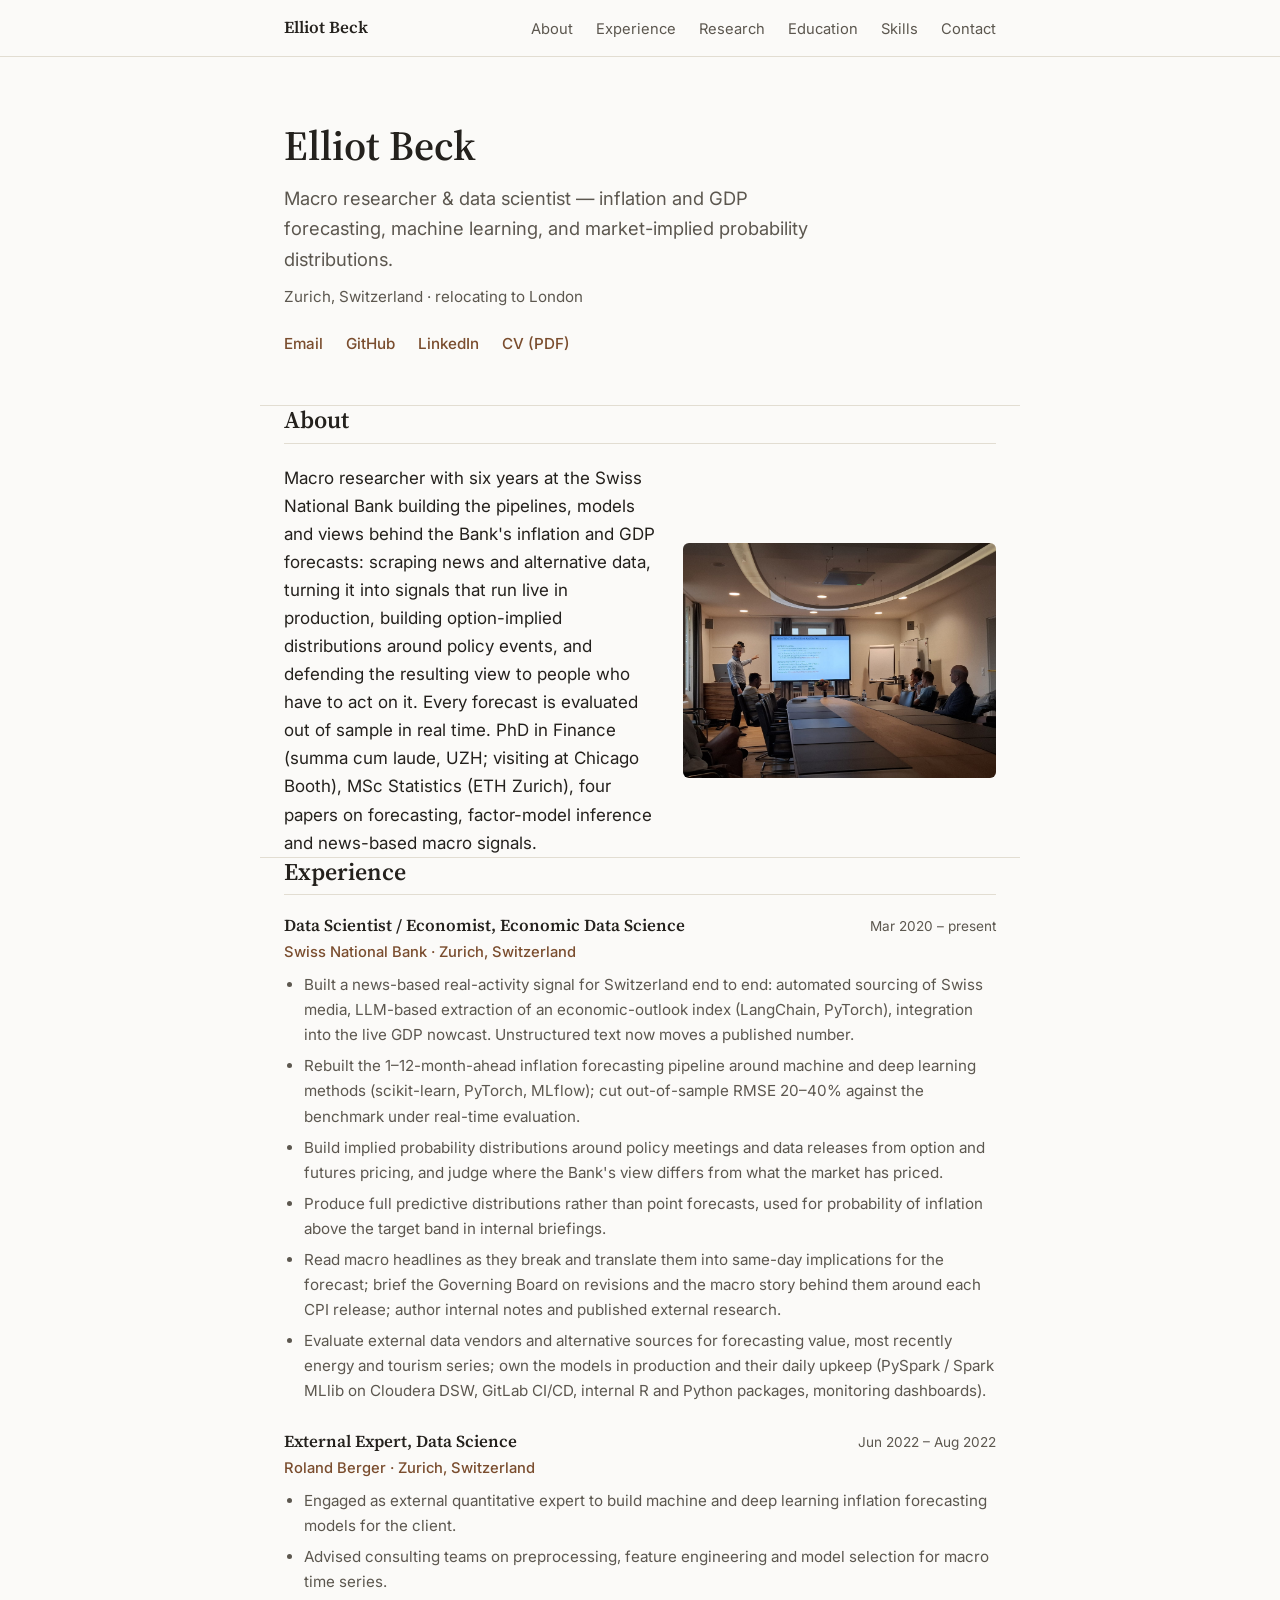
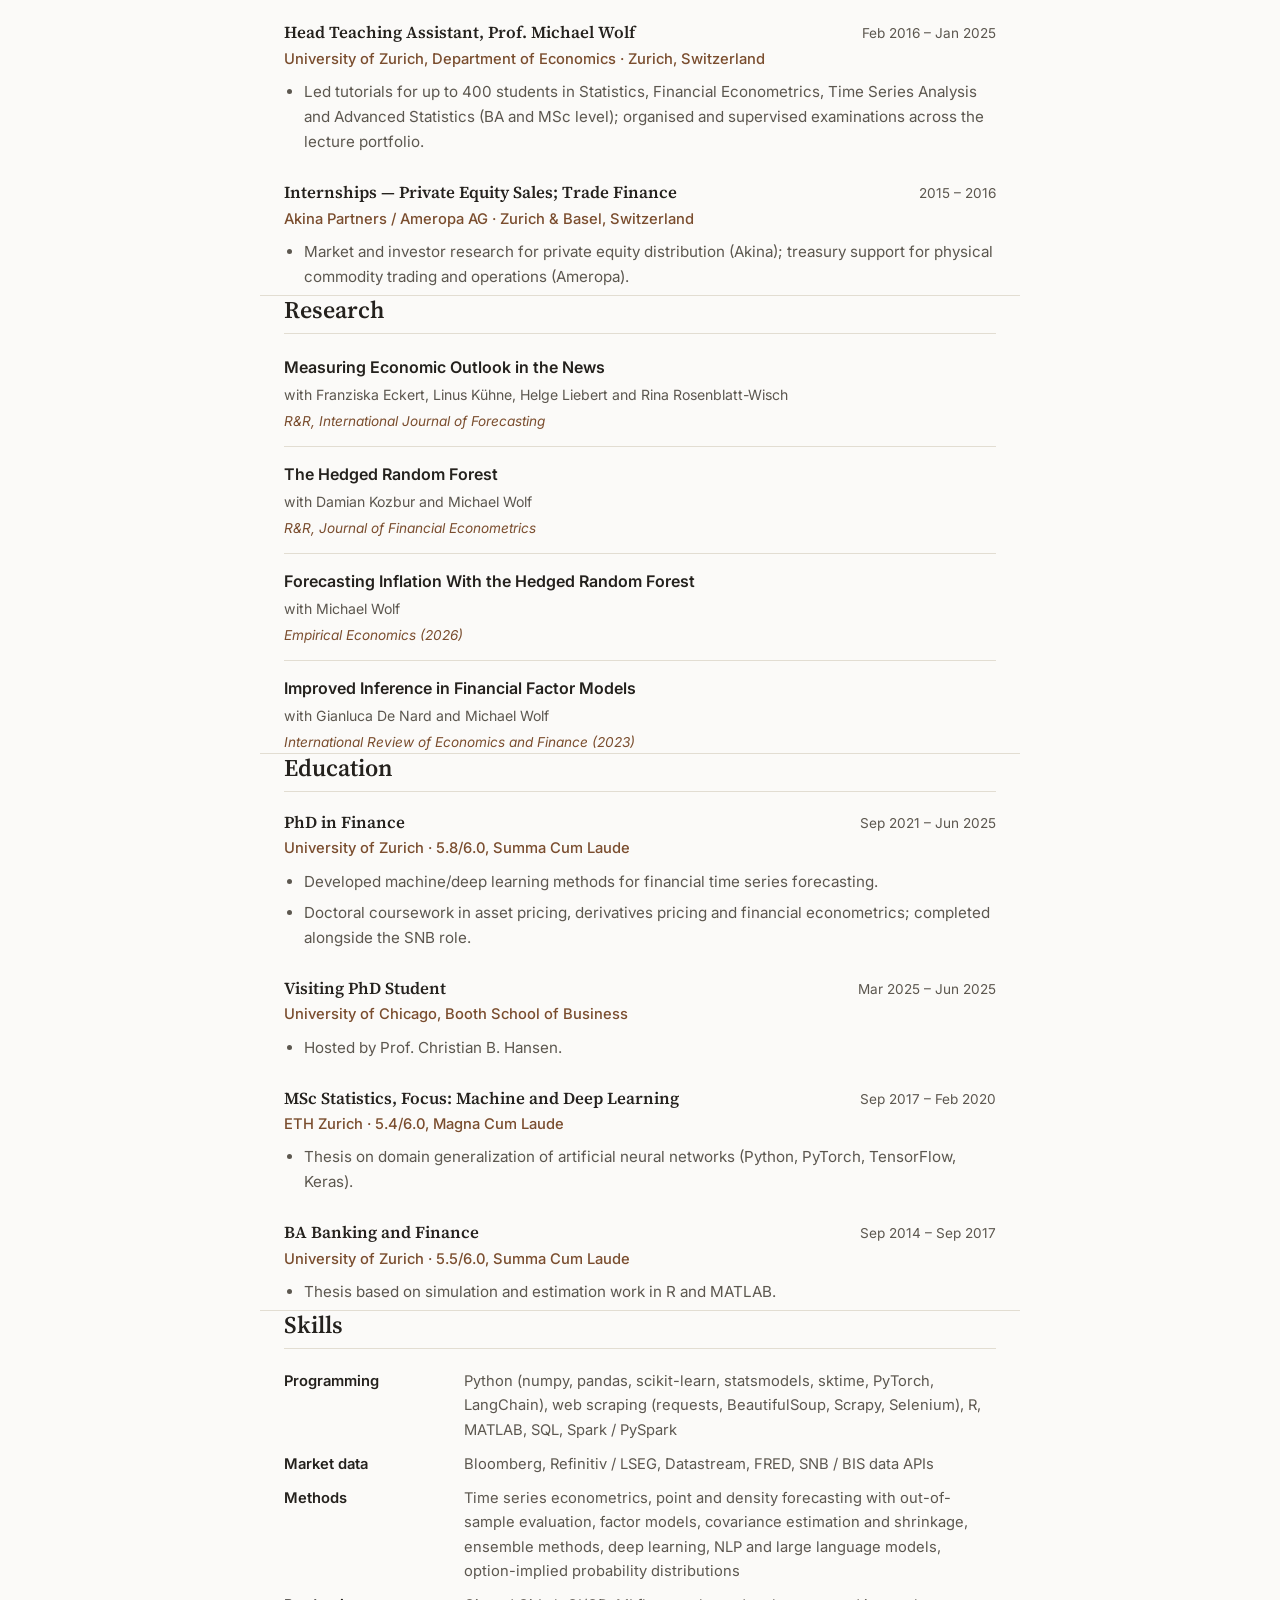
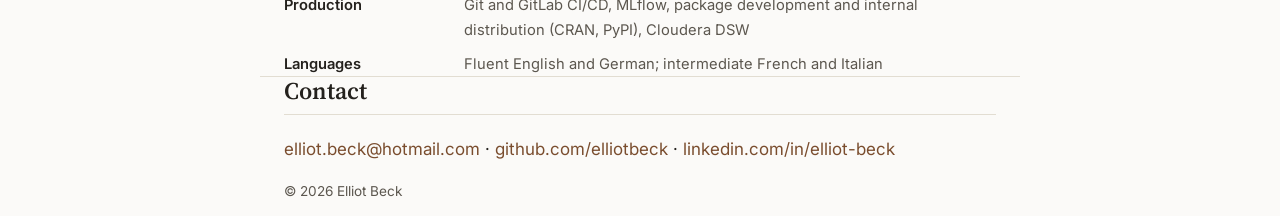
==== index.html @ 00db62ed "Initial personal site: about, experience, research, education, skills Static HTML/CSS site for GitHu" ====
<!DOCTYPE html>
<html lang="en">
<head>
<meta charset="UTF-8">
<meta name="viewport" content="width=device-width, initial-scale=1.0">
<title>Elliot Beck</title>
<meta name="description" content="Elliot Beck — Macro researcher and data scientist. PhD in Finance (UZH), MSc Statistics (ETH Zurich).">
<link rel="preconnect" href="https://fonts.googleapis.com">
<link rel="preconnect" href="https://fonts.gstatic.com" crossorigin>
<link href="https://fonts.googleapis.com/css2?family=Source+Serif+4:opsz,wght@8..60,400;8..60,600;8..60,700&family=Inter:wght@400;500;600&display=swap" rel="stylesheet">
<link rel="stylesheet" href="style.css">
</head>
<body>

<header class="site-header">
  <div class="container header-inner">
    <span class="site-name">Elliot Beck</span>
    <nav>
      <a href="#about">About</a>
      <a href="#experience">Experience</a>
      <a href="#research">Research</a>
      <a href="#education">Education</a>
      <a href="#skills">Skills</a>
      <a href="#contact">Contact</a>
    </nav>
  </div>
</header>

<main>

  <section class="hero container">
    <div class="hero-text">
      <h1>Elliot Beck</h1>
      <p class="tagline">Macro researcher &amp; data scientist — inflation and GDP forecasting, machine learning, and market-implied probability distributions.</p>
      <p class="location">Zurich, Switzerland &middot; relocating to London</p>
      <div class="hero-links">
        <a href="mailto:elliot.beck@hotmail.com">Email</a>
        <a href="https://github.com/elliotbeck" target="_blank" rel="noopener">GitHub</a>
        <a href="https://linkedin.com/in/elliot-beck" target="_blank" rel="noopener">LinkedIn</a>
        <a href="resume_elliot.pdf" target="_blank" rel="noopener">CV (PDF)</a>
      </div>
    </div>
  </section>

  <section id="about" class="container">
    <h2>About</h2>
    <div class="about-grid">
      <p>
        Macro researcher with six years at the Swiss National Bank building the pipelines, models and views
        behind the Bank's inflation and GDP forecasts: scraping news and alternative data, turning it into
        signals that run live in production, building option-implied distributions around policy events, and
        defending the resulting view to people who have to act on it. Every forecast is evaluated out of sample
        in real time. PhD in Finance (summa cum laude, UZH; visiting at Chicago Booth), MSc Statistics (ETH
        Zurich), four papers on forecasting, factor-model inference and news-based macro signals.
      </p>
      <img src="assets/elliot-presenting.jpg" alt="Elliot Beck presenting research on the Hedged Random Forest" class="about-photo">
    </div>
  </section>

  <section id="experience" class="container">
    <h2>Experience</h2>

    <article class="entry">
      <div class="entry-head">
        <h3>Data Scientist / Economist, Economic Data Science</h3>
        <span class="entry-date">Mar 2020 – present</span>
      </div>
      <p class="entry-org">Swiss National Bank &middot; Zurich, Switzerland</p>
      <ul>
        <li>Built a news-based real-activity signal for Switzerland end to end: automated sourcing of Swiss media, LLM-based extraction of an economic-outlook index (LangChain, PyTorch), integration into the live GDP nowcast. Unstructured text now moves a published number.</li>
        <li>Rebuilt the 1–12-month-ahead inflation forecasting pipeline around machine and deep learning methods (scikit-learn, PyTorch, MLflow); cut out-of-sample RMSE 20–40% against the benchmark under real-time evaluation.</li>
        <li>Build implied probability distributions around policy meetings and data releases from option and futures pricing, and judge where the Bank's view differs from what the market has priced.</li>
        <li>Produce full predictive distributions rather than point forecasts, used for probability of inflation above the target band in internal briefings.</li>
        <li>Read macro headlines as they break and translate them into same-day implications for the forecast; brief the Governing Board on revisions and the macro story behind them around each CPI release; author internal notes and published external research.</li>
        <li>Evaluate external data vendors and alternative sources for forecasting value, most recently energy and tourism series; own the models in production and their daily upkeep (PySpark / Spark MLlib on Cloudera DSW, GitLab CI/CD, internal R and Python packages, monitoring dashboards).</li>
      </ul>
    </article>

    <article class="entry">
      <div class="entry-head">
        <h3>External Expert, Data Science</h3>
        <span class="entry-date">Jun 2022 – Aug 2022</span>
      </div>
      <p class="entry-org">Roland Berger &middot; Zurich, Switzerland</p>
      <ul>
        <li>Engaged as external quantitative expert to build machine and deep learning inflation forecasting models for the client.</li>
        <li>Advised consulting teams on preprocessing, feature engineering and model selection for macro time series.</li>
      </ul>
    </article>

    <article class="entry">
      <div class="entry-head">
        <h3>Head Teaching Assistant, Prof. Michael Wolf</h3>
        <span class="entry-date">Feb 2016 – Jan 2025</span>
      </div>
      <p class="entry-org">University of Zurich, Department of Economics &middot; Zurich, Switzerland</p>
      <ul>
        <li>Led tutorials for up to 400 students in Statistics, Financial Econometrics, Time Series Analysis and Advanced Statistics (BA and MSc level); organised and supervised examinations across the lecture portfolio.</li>
      </ul>
    </article>

    <article class="entry">
      <div class="entry-head">
        <h3>Internships — Private Equity Sales; Trade Finance</h3>
        <span class="entry-date">2015 – 2016</span>
      </div>
      <p class="entry-org">Akina Partners / Ameropa AG &middot; Zurich &amp; Basel, Switzerland</p>
      <ul>
        <li>Market and investor research for private equity distribution (Akina); treasury support for physical commodity trading and operations (Ameropa).</li>
      </ul>
    </article>
  </section>

  <section id="research" class="container">
    <h2>Research</h2>
    <ul class="pub-list">
      <li>
        <span class="pub-title">Measuring Economic Outlook in the News</span>
        <span class="pub-authors">with Franziska Eckert, Linus Kühne, Helge Liebert and Rina Rosenblatt-Wisch</span>
        <span class="pub-venue">R&amp;R, International Journal of Forecasting</span>
      </li>
      <li>
        <span class="pub-title">The Hedged Random Forest</span>
        <span class="pub-authors">with Damian Kozbur and Michael Wolf</span>
        <span class="pub-venue">R&amp;R, Journal of Financial Econometrics</span>
      </li>
      <li>
        <span class="pub-title">Forecasting Inflation With the Hedged Random Forest</span>
        <span class="pub-authors">with Michael Wolf</span>
        <span class="pub-venue">Empirical Economics (2026)</span>
      </li>
      <li>
        <span class="pub-title">Improved Inference in Financial Factor Models</span>
        <span class="pub-authors">with Gianluca De Nard and Michael Wolf</span>
        <span class="pub-venue">International Review of Economics and Finance (2023)</span>
      </li>
    </ul>
  </section>

  <section id="education" class="container">
    <h2>Education</h2>

    <article class="entry">
      <div class="entry-head">
        <h3>PhD in Finance</h3>
        <span class="entry-date">Sep 2021 – Jun 2025</span>
      </div>
      <p class="entry-org">University of Zurich &middot; 5.8/6.0, Summa Cum Laude</p>
      <ul>
        <li>Developed machine/deep learning methods for financial time series forecasting.</li>
        <li>Doctoral coursework in asset pricing, derivatives pricing and financial econometrics; completed alongside the SNB role.</li>
      </ul>
    </article>

    <article class="entry">
      <div class="entry-head">
        <h3>Visiting PhD Student</h3>
        <span class="entry-date">Mar 2025 – Jun 2025</span>
      </div>
      <p class="entry-org">University of Chicago, Booth School of Business</p>
      <ul>
        <li>Hosted by Prof. Christian B. Hansen.</li>
      </ul>
    </article>

    <article class="entry">
      <div class="entry-head">
        <h3>MSc Statistics, Focus: Machine and Deep Learning</h3>
        <span class="entry-date">Sep 2017 – Feb 2020</span>
      </div>
      <p class="entry-org">ETH Zurich &middot; 5.4/6.0, Magna Cum Laude</p>
      <ul>
        <li>Thesis on domain generalization of artificial neural networks (Python, PyTorch, TensorFlow, Keras).</li>
      </ul>
    </article>

    <article class="entry">
      <div class="entry-head">
        <h3>BA Banking and Finance</h3>
        <span class="entry-date">Sep 2014 – Sep 2017</span>
      </div>
      <p class="entry-org">University of Zurich &middot; 5.5/6.0, Summa Cum Laude</p>
      <ul>
        <li>Thesis based on simulation and estimation work in R and MATLAB.</li>
      </ul>
    </article>
  </section>

  <section id="skills" class="container">
    <h2>Skills</h2>
    <dl class="skills-list">
      <dt>Programming</dt>
      <dd>Python (numpy, pandas, scikit-learn, statsmodels, sktime, PyTorch, LangChain), web scraping (requests, BeautifulSoup, Scrapy, Selenium), R, MATLAB, SQL, Spark / PySpark</dd>

      <dt>Market data</dt>
      <dd>Bloomberg, Refinitiv / LSEG, Datastream, FRED, SNB / BIS data APIs</dd>

      <dt>Methods</dt>
      <dd>Time series econometrics, point and density forecasting with out-of-sample evaluation, factor models, covariance estimation and shrinkage, ensemble methods, deep learning, NLP and large language models, option-implied probability distributions</dd>

      <dt>Production</dt>
      <dd>Git and GitLab CI/CD, MLflow, package development and internal distribution (CRAN, PyPI), Cloudera DSW</dd>

      <dt>Languages</dt>
      <dd>Fluent English and German; intermediate French and Italian</dd>
    </dl>
  </section>

  <section id="contact" class="container">
    <h2>Contact</h2>
    <p>
      <a href="mailto:elliot.beck@hotmail.com">elliot.beck@hotmail.com</a> &middot;
      <a href="https://github.com/elliotbeck" target="_blank" rel="noopener">github.com/elliotbeck</a> &middot;
      <a href="https://linkedin.com/in/elliot-beck" target="_blank" rel="noopener">linkedin.com/in/elliot-beck</a>
    </p>
  </section>

</main>

<footer class="container">
  <p>&copy; 2026 Elliot Beck</p>
</footer>

</body>
</html>
---- style.css ----
:root {
  --color-bg: #fbfaf8;
  --color-bg-alt: #f2efe9;
  --color-text: #24211d;
  --color-text-muted: #5c574f;
  --color-accent: #7a4d2e;
  --color-border: #e2ddd2;
  --font-serif: "Source Serif 4", Georgia, "Times New Roman", serif;
  --font-sans: "Inter", -apple-system, BlinkMacSystemFont, "Segoe UI", sans-serif;
  --max-width: 760px;
}

@media (prefers-color-scheme: dark) {
  :root {
    --color-bg: #171512;
    --color-bg-alt: #1f1c18;
    --color-text: #ece8e1;
    --color-text-muted: #a8a196;
    --color-accent: #d8a878;
    --color-border: #35312a;
  }
}

* { box-sizing: border-box; }

html { scroll-behavior: smooth; }

body {
  margin: 0;
  background: var(--color-bg);
  color: var(--color-text);
  font-family: var(--font-sans);
  font-size: 17px;
  line-height: 1.65;
  -webkit-font-smoothing: antialiased;
}

.container {
  max-width: var(--max-width);
  margin: 0 auto;
  padding: 0 24px;
}

h1, h2, h3 {
  font-family: var(--font-serif);
  font-weight: 600;
  line-height: 1.2;
  color: var(--color-text);
}

h2 {
  font-size: 1.5rem;
  margin: 0 0 1.25rem;
  padding-bottom: 0.5rem;
  border-bottom: 1px solid var(--color-border);
}

a {
  color: var(--color-accent);
  text-decoration: none;
}
a:hover { text-decoration: underline; }

/* Header */
.site-header {
  position: sticky;
  top: 0;
  background: rgba(251, 250, 248, 0.9);
  backdrop-filter: blur(8px);
  border-bottom: 1px solid var(--color-border);
  z-index: 10;
}
@media (prefers-color-scheme: dark) {
  .site-header { background: rgba(23, 21, 18, 0.9); }
}

.header-inner {
  display: flex;
  align-items: center;
  justify-content: space-between;
  padding-top: 14px;
  padding-bottom: 14px;
  flex-wrap: wrap;
  gap: 10px;
}

.site-name {
  font-family: var(--font-serif);
  font-weight: 600;
  font-size: 1.05rem;
}

.site-header nav a {
  color: var(--color-text-muted);
  font-size: 0.92rem;
  margin-left: 18px;
}
.site-header nav a:first-child { margin-left: 0; }
.site-header nav a:hover { color: var(--color-accent); }

/* Hero */
.hero {
  padding: 64px 24px 48px;
}
.hero h1 {
  font-size: 2.6rem;
  margin: 0 0 12px;
}
.tagline {
  font-size: 1.15rem;
  color: var(--color-text-muted);
  max-width: 560px;
  margin: 0 0 10px;
}
.location {
  font-size: 0.95rem;
  color: var(--color-text-muted);
  margin: 0 0 20px;
}
.hero-links a {
  display: inline-block;
  margin-right: 18px;
  font-weight: 500;
  font-size: 0.95rem;
}

/* Sections */
main section {
  padding: 40px 24px;
}
main section:not(:last-child) {
  border-bottom: 1px solid var(--color-border);
}

.about-grid {
  display: grid;
  grid-template-columns: 1fr;
  gap: 24px;
}
.about-photo {
  width: 100%;
  height: auto;
  border-radius: 6px;
  display: block;
}

/* Experience / Education entries */
.entry {
  margin-bottom: 28px;
}
.entry:last-child { margin-bottom: 0; }

.entry-head {
  display: flex;
  justify-content: space-between;
  align-items: baseline;
  gap: 12px;
  flex-wrap: wrap;
}
.entry-head h3 {
  font-size: 1.05rem;
  margin: 0;
}
.entry-date {
  font-size: 0.85rem;
  color: var(--color-text-muted);
  white-space: nowrap;
}
.entry-org {
  margin: 2px 0 8px;
  color: var(--color-accent);
  font-size: 0.92rem;
  font-weight: 500;
}
.entry ul {
  margin: 0;
  padding-left: 20px;
}
.entry li {
  margin-bottom: 6px;
  color: var(--color-text-muted);
  font-size: 0.95rem;
}

/* Research */
.pub-list {
  list-style: none;
  margin: 0;
  padding: 0;
}
.pub-list li {
  padding: 14px 0;
  border-bottom: 1px solid var(--color-border);
  display: flex;
  flex-direction: column;
  gap: 3px;
}
.pub-list li:last-child { border-bottom: none; padding-bottom: 0; }
.pub-list li:first-child { padding-top: 0; }
.pub-title {
  font-weight: 600;
  font-size: 1rem;
}
.pub-authors {
  font-size: 0.88rem;
  color: var(--color-text-muted);
}
.pub-venue {
  font-size: 0.85rem;
  font-style: italic;
  color: var(--color-accent);
}

/* Skills */
.skills-list {
  margin: 0;
  display: grid;
  grid-template-columns: 140px 1fr;
  gap: 10px 20px;
}
.skills-list dt {
  font-weight: 600;
  font-size: 0.92rem;
}
.skills-list dd {
  margin: 0;
  color: var(--color-text-muted);
  font-size: 0.92rem;
}

/* Footer */
footer {
  padding: 28px 24px 48px;
  color: var(--color-text-muted);
  font-size: 0.85rem;
}

/* Responsive */
@media (min-width: 640px) {
  .about-grid {
    grid-template-columns: 1.2fr 1fr;
    align-items: center;
  }
  .about-grid p { margin: 0; min-width: 0; }
  .skills-list {
    grid-template-columns: 160px 1fr;
  }
}

@media (max-width: 480px) {
  .hero { padding: 48px 20px 36px; }
  .hero h1 { font-size: 2rem; }
  .site-header nav a { margin-left: 12px; font-size: 0.85rem; }
}
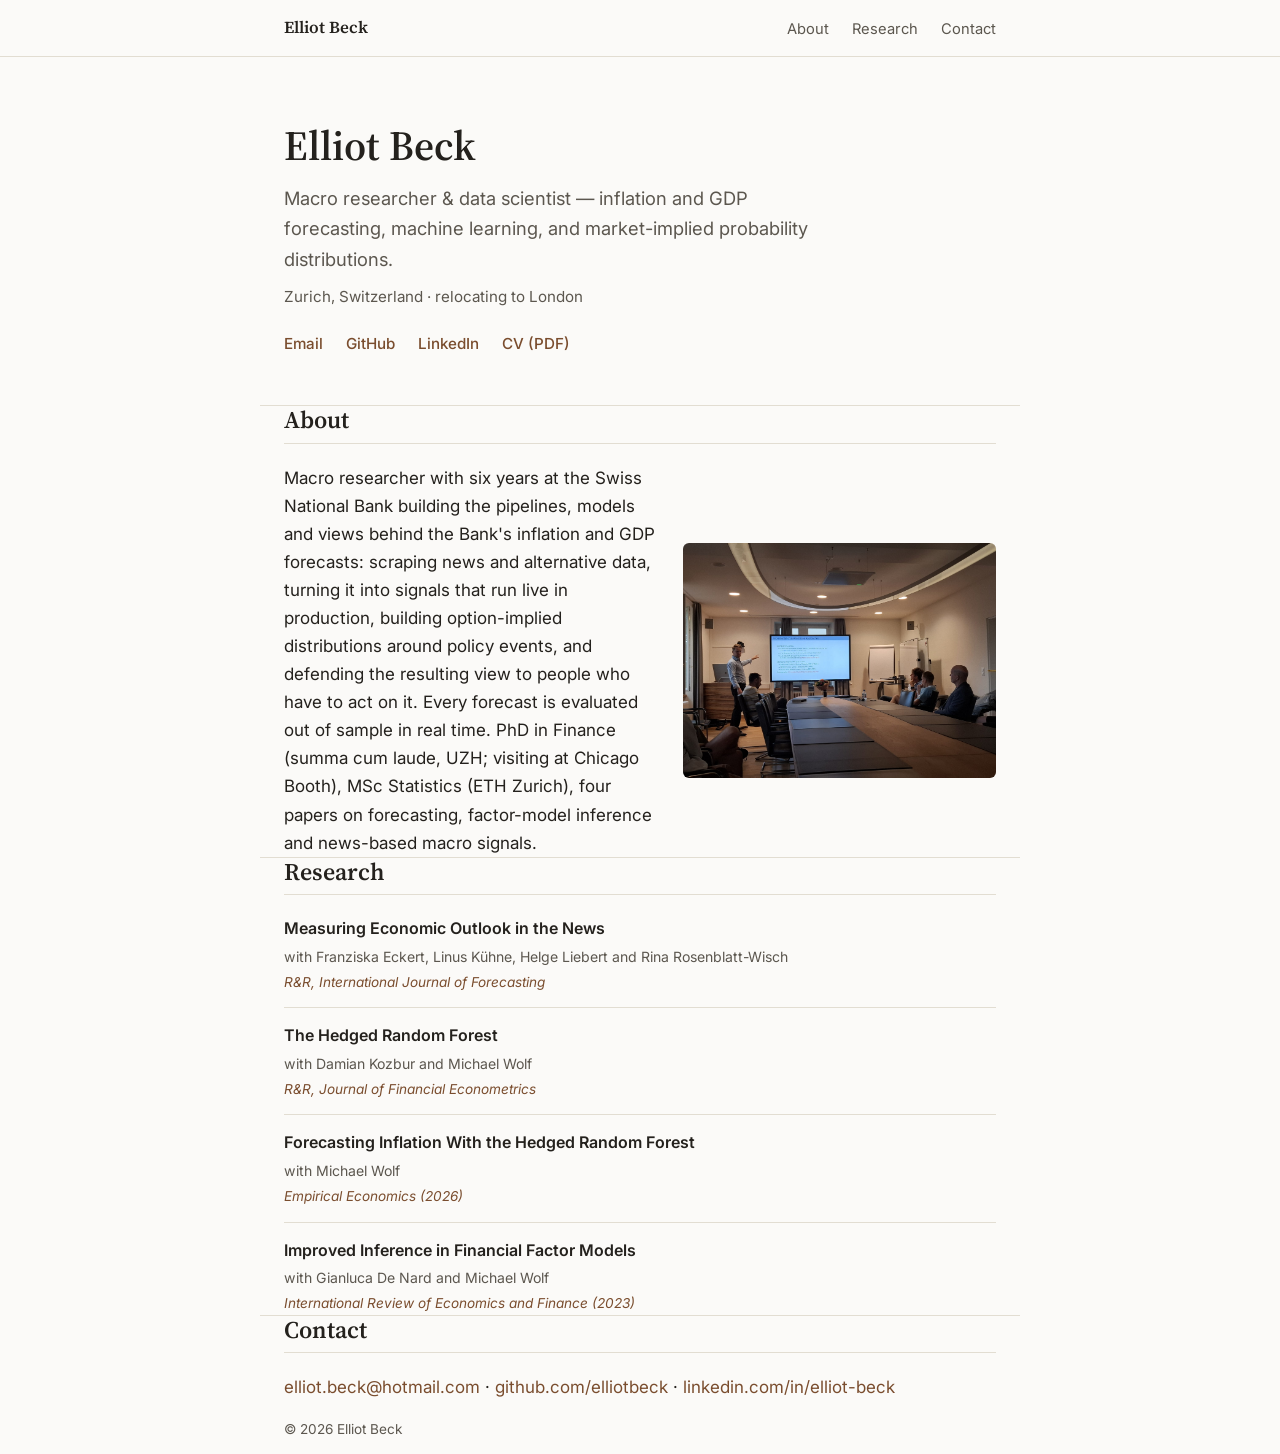
==== commit 9e2051b0: "Trim site to About, Research, and Contact sections Drop Experience, Education, and Skills sections a" ====
--- a/index.html
+++ b/index.html
@@ -17,10 +17,7 @@
     <span class="site-name">Elliot Beck</span>
     <nav>
       <a href="#about">About</a>
-      <a href="#experience">Experience</a>
       <a href="#research">Research</a>
-      <a href="#education">Education</a>
-      <a href="#skills">Skills</a>
       <a href="#contact">Contact</a>
     </nav>
   </div>
@@ -57,60 +54,6 @@
     </div>
   </section>
 
-  <section id="experience" class="container">
-    <h2>Experience</h2>
-
-    <article class="entry">
-      <div class="entry-head">
-        <h3>Data Scientist / Economist, Economic Data Science</h3>
-        <span class="entry-date">Mar 2020 – present</span>
-      </div>
-      <p class="entry-org">Swiss National Bank &middot; Zurich, Switzerland</p>
-      <ul>
-        <li>Built a news-based real-activity signal for Switzerland end to end: automated sourcing of Swiss media, LLM-based extraction of an economic-outlook index (LangChain, PyTorch), integration into the live GDP nowcast. Unstructured text now moves a published number.</li>
-        <li>Rebuilt the 1–12-month-ahead inflation forecasting pipeline around machine and deep learning methods (scikit-learn, PyTorch, MLflow); cut out-of-sample RMSE 20–40% against the benchmark under real-time evaluation.</li>
-        <li>Build implied probability distributions around policy meetings and data releases from option and futures pricing, and judge where the Bank's view differs from what the market has priced.</li>
-        <li>Produce full predictive distributions rather than point forecasts, used for probability of inflation above the target band in internal briefings.</li>
-        <li>Read macro headlines as they break and translate them into same-day implications for the forecast; brief the Governing Board on revisions and the macro story behind them around each CPI release; author internal notes and published external research.</li>
-        <li>Evaluate external data vendors and alternative sources for forecasting value, most recently energy and tourism series; own the models in production and their daily upkeep (PySpark / Spark MLlib on Cloudera DSW, GitLab CI/CD, internal R and Python packages, monitoring dashboards).</li>
-      </ul>
-    </article>
-
-    <article class="entry">
-      <div class="entry-head">
-        <h3>External Expert, Data Science</h3>
-        <span class="entry-date">Jun 2022 – Aug 2022</span>
-      </div>
-      <p class="entry-org">Roland Berger &middot; Zurich, Switzerland</p>
-      <ul>
-        <li>Engaged as external quantitative expert to build machine and deep learning inflation forecasting models for the client.</li>
-        <li>Advised consulting teams on preprocessing, feature engineering and model selection for macro time series.</li>
-      </ul>
-    </article>
-
-    <article class="entry">
-      <div class="entry-head">
-        <h3>Head Teaching Assistant, Prof. Michael Wolf</h3>
-        <span class="entry-date">Feb 2016 – Jan 2025</span>
-      </div>
-      <p class="entry-org">University of Zurich, Department of Economics &middot; Zurich, Switzerland</p>
-      <ul>
-        <li>Led tutorials for up to 400 students in Statistics, Financial Econometrics, Time Series Analysis and Advanced Statistics (BA and MSc level); organised and supervised examinations across the lecture portfolio.</li>
-      </ul>
-    </article>
-
-    <article class="entry">
-      <div class="entry-head">
-        <h3>Internships — Private Equity Sales; Trade Finance</h3>
-        <span class="entry-date">2015 – 2016</span>
-      </div>
-      <p class="entry-org">Akina Partners / Ameropa AG &middot; Zurich &amp; Basel, Switzerland</p>
-      <ul>
-        <li>Market and investor research for private equity distribution (Akina); treasury support for physical commodity trading and operations (Ameropa).</li>
-      </ul>
-    </article>
-  </section>
-
   <section id="research" class="container">
     <h2>Research</h2>
     <ul class="pub-list">
@@ -137,75 +80,6 @@
     </ul>
   </section>
 
-  <section id="education" class="container">
-    <h2>Education</h2>
-
-    <article class="entry">
-      <div class="entry-head">
-        <h3>PhD in Finance</h3>
-        <span class="entry-date">Sep 2021 – Jun 2025</span>
-      </div>
-      <p class="entry-org">University of Zurich &middot; 5.8/6.0, Summa Cum Laude</p>
-      <ul>
-        <li>Developed machine/deep learning methods for financial time series forecasting.</li>
-        <li>Doctoral coursework in asset pricing, derivatives pricing and financial econometrics; completed alongside the SNB role.</li>
-      </ul>
-    </article>
-
-    <article class="entry">
-      <div class="entry-head">
-        <h3>Visiting PhD Student</h3>
-        <span class="entry-date">Mar 2025 – Jun 2025</span>
-      </div>
-      <p class="entry-org">University of Chicago, Booth School of Business</p>
-      <ul>
-        <li>Hosted by Prof. Christian B. Hansen.</li>
-      </ul>
-    </article>
-
-    <article class="entry">
-      <div class="entry-head">
-        <h3>MSc Statistics, Focus: Machine and Deep Learning</h3>
-        <span class="entry-date">Sep 2017 – Feb 2020</span>
-      </div>
-      <p class="entry-org">ETH Zurich &middot; 5.4/6.0, Magna Cum Laude</p>
-      <ul>
-        <li>Thesis on domain generalization of artificial neural networks (Python, PyTorch, TensorFlow, Keras).</li>
-      </ul>
-    </article>
-
-    <article class="entry">
-      <div class="entry-head">
-        <h3>BA Banking and Finance</h3>
-        <span class="entry-date">Sep 2014 – Sep 2017</span>
-      </div>
-      <p class="entry-org">University of Zurich &middot; 5.5/6.0, Summa Cum Laude</p>
-      <ul>
-        <li>Thesis based on simulation and estimation work in R and MATLAB.</li>
-      </ul>
-    </article>
-  </section>
-
-  <section id="skills" class="container">
-    <h2>Skills</h2>
-    <dl class="skills-list">
-      <dt>Programming</dt>
-      <dd>Python (numpy, pandas, scikit-learn, statsmodels, sktime, PyTorch, LangChain), web scraping (requests, BeautifulSoup, Scrapy, Selenium), R, MATLAB, SQL, Spark / PySpark</dd>
-
-      <dt>Market data</dt>
-      <dd>Bloomberg, Refinitiv / LSEG, Datastream, FRED, SNB / BIS data APIs</dd>
-
-      <dt>Methods</dt>
-      <dd>Time series econometrics, point and density forecasting with out-of-sample evaluation, factor models, covariance estimation and shrinkage, ensemble methods, deep learning, NLP and large language models, option-implied probability distributions</dd>
-
-      <dt>Production</dt>
-      <dd>Git and GitLab CI/CD, MLflow, package development and internal distribution (CRAN, PyPI), Cloudera DSW</dd>
-
-      <dt>Languages</dt>
-      <dd>Fluent English and German; intermediate French and Italian</dd>
-    </dl>
-  </section>
-
   <section id="contact" class="container">
     <h2>Contact</h2>
     <p>
--- a/style.css
+++ b/style.css
@@ -144,44 +144,6 @@
   display: block;
 }
 
-/* Experience / Education entries */
-.entry {
-  margin-bottom: 28px;
-}
-.entry:last-child { margin-bottom: 0; }
-
-.entry-head {
-  display: flex;
-  justify-content: space-between;
-  align-items: baseline;
-  gap: 12px;
-  flex-wrap: wrap;
-}
-.entry-head h3 {
-  font-size: 1.05rem;
-  margin: 0;
-}
-.entry-date {
-  font-size: 0.85rem;
-  color: var(--color-text-muted);
-  white-space: nowrap;
-}
-.entry-org {
-  margin: 2px 0 8px;
-  color: var(--color-accent);
-  font-size: 0.92rem;
-  font-weight: 500;
-}
-.entry ul {
-  margin: 0;
-  padding-left: 20px;
-}
-.entry li {
-  margin-bottom: 6px;
-  color: var(--color-text-muted);
-  font-size: 0.95rem;
-}
-
 /* Research */
 .pub-list {
   list-style: none;
@@ -211,23 +173,6 @@
   color: var(--color-accent);
 }
 
-/* Skills */
-.skills-list {
-  margin: 0;
-  display: grid;
-  grid-template-columns: 140px 1fr;
-  gap: 10px 20px;
-}
-.skills-list dt {
-  font-weight: 600;
-  font-size: 0.92rem;
-}
-.skills-list dd {
-  margin: 0;
-  color: var(--color-text-muted);
-  font-size: 0.92rem;
-}
-
 /* Footer */
 footer {
   padding: 28px 24px 48px;
@@ -242,9 +187,6 @@
     align-items: center;
   }
   .about-grid p { margin: 0; min-width: 0; }
-  .skills-list {
-    grid-template-columns: 160px 1fr;
-  }
 }
 
 @media (max-width: 480px) {
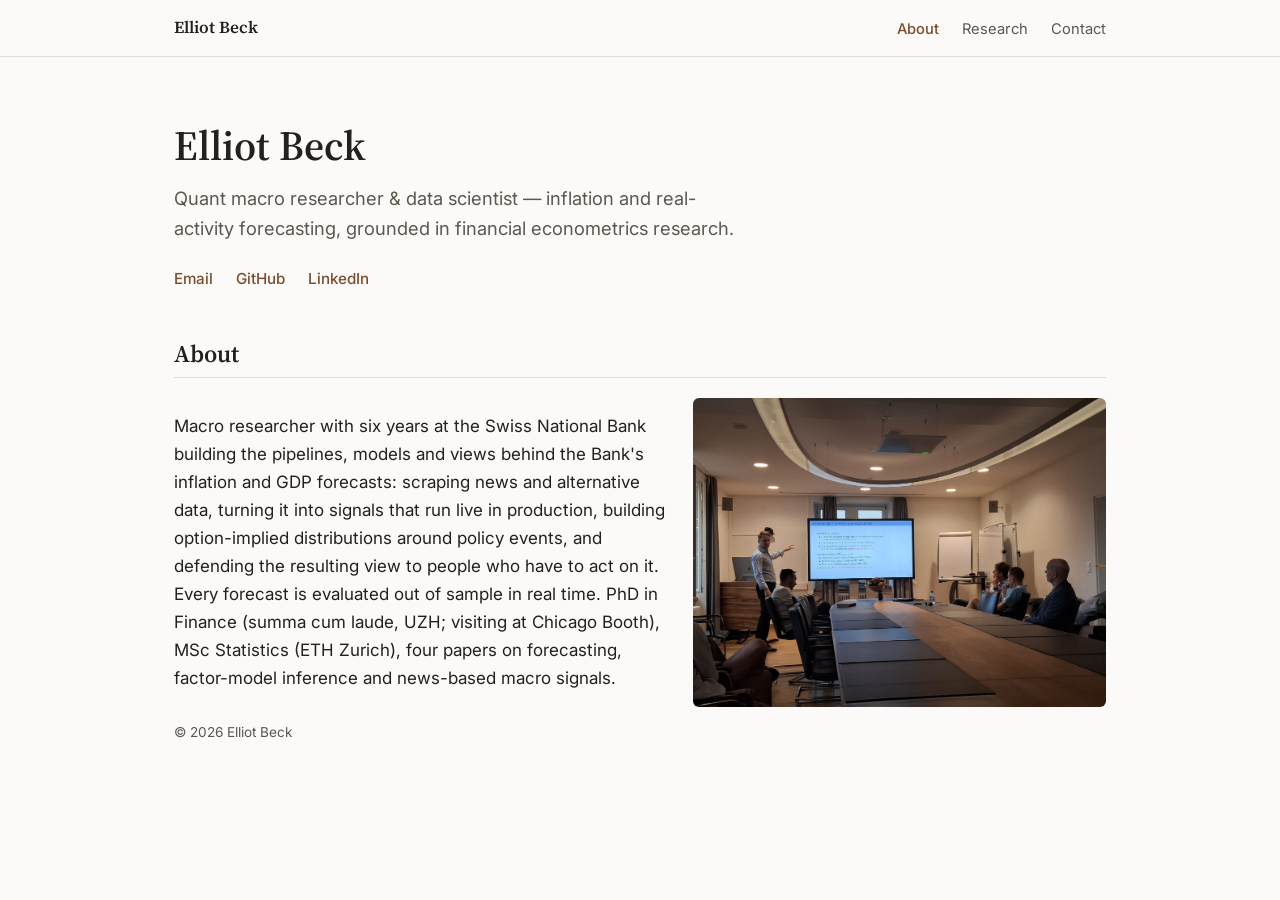
==== commit f4e18572: "Remove CV, update tagline, widen layout, drop section divider - Remove CV link/file and its lingerin" ====
--- a/index.html
+++ b/index.html
@@ -14,11 +14,11 @@
 
 <header class="site-header">
   <div class="container header-inner">
-    <span class="site-name">Elliot Beck</span>
+    <a href="index.html" class="site-name">Elliot Beck</a>
     <nav>
-      <a href="#about">About</a>
-      <a href="#research">Research</a>
-      <a href="#contact">Contact</a>
+      <a href="index.html" class="active">About</a>
+      <a href="research.html">Research</a>
+      <a href="contact.html">Contact</a>
     </nav>
   </div>
 </header>
@@ -28,18 +28,16 @@
   <section class="hero container">
     <div class="hero-text">
       <h1>Elliot Beck</h1>
-      <p class="tagline">Macro researcher &amp; data scientist — inflation and GDP forecasting, machine learning, and market-implied probability distributions.</p>
-      <p class="location">Zurich, Switzerland &middot; relocating to London</p>
+      <p class="tagline">Quant macro researcher &amp; data scientist — inflation and real-activity forecasting, grounded in financial econometrics research.</p>
       <div class="hero-links">
         <a href="mailto:elliot.beck@hotmail.com">Email</a>
         <a href="https://github.com/elliotbeck" target="_blank" rel="noopener">GitHub</a>
         <a href="https://linkedin.com/in/elliot-beck" target="_blank" rel="noopener">LinkedIn</a>
-        <a href="resume_elliot.pdf" target="_blank" rel="noopener">CV (PDF)</a>
       </div>
     </div>
   </section>
 
-  <section id="about" class="container">
+  <section class="container">
     <h2>About</h2>
     <div class="about-grid">
       <p>
@@ -54,41 +52,6 @@
     </div>
   </section>
 
-  <section id="research" class="container">
-    <h2>Research</h2>
-    <ul class="pub-list">
-      <li>
-        <span class="pub-title">Measuring Economic Outlook in the News</span>
-        <span class="pub-authors">with Franziska Eckert, Linus Kühne, Helge Liebert and Rina Rosenblatt-Wisch</span>
-        <span class="pub-venue">R&amp;R, International Journal of Forecasting</span>
-      </li>
-      <li>
-        <span class="pub-title">The Hedged Random Forest</span>
-        <span class="pub-authors">with Damian Kozbur and Michael Wolf</span>
-        <span class="pub-venue">R&amp;R, Journal of Financial Econometrics</span>
-      </li>
-      <li>
-        <span class="pub-title">Forecasting Inflation With the Hedged Random Forest</span>
-        <span class="pub-authors">with Michael Wolf</span>
-        <span class="pub-venue">Empirical Economics (2026)</span>
-      </li>
-      <li>
-        <span class="pub-title">Improved Inference in Financial Factor Models</span>
-        <span class="pub-authors">with Gianluca De Nard and Michael Wolf</span>
-        <span class="pub-venue">International Review of Economics and Finance (2023)</span>
-      </li>
-    </ul>
-  </section>
-
-  <section id="contact" class="container">
-    <h2>Contact</h2>
-    <p>
-      <a href="mailto:elliot.beck@hotmail.com">elliot.beck@hotmail.com</a> &middot;
-      <a href="https://github.com/elliotbeck" target="_blank" rel="noopener">github.com/elliotbeck</a> &middot;
-      <a href="https://linkedin.com/in/elliot-beck" target="_blank" rel="noopener">linkedin.com/in/elliot-beck</a>
-    </p>
-  </section>
-
 </main>
 
 <footer class="container">
--- a/style.css
+++ b/style.css
@@ -7,7 +7,7 @@
   --color-border: #e2ddd2;
   --font-serif: "Source Serif 4", Georgia, "Times New Roman", serif;
   --font-sans: "Inter", -apple-system, BlinkMacSystemFont, "Segoe UI", sans-serif;
-  --max-width: 760px;
+  --max-width: 980px;
 }
 
 @media (prefers-color-scheme: dark) {
@@ -88,6 +88,7 @@
   font-family: var(--font-serif);
   font-weight: 600;
   font-size: 1.05rem;
+  color: var(--color-text);
 }
 
 .site-header nav a {
@@ -97,6 +98,10 @@
 }
 .site-header nav a:first-child { margin-left: 0; }
 .site-header nav a:hover { color: var(--color-accent); }
+.site-header nav a.active {
+  color: var(--color-accent);
+  font-weight: 500;
+}
 
 /* Hero */
 .hero {
@@ -110,11 +115,6 @@
   font-size: 1.15rem;
   color: var(--color-text-muted);
   max-width: 560px;
-  margin: 0 0 10px;
-}
-.location {
-  font-size: 0.95rem;
-  color: var(--color-text-muted);
   margin: 0 0 20px;
 }
 .hero-links a {
@@ -127,9 +127,6 @@
 /* Sections */
 main section {
   padding: 40px 24px;
-}
-main section:not(:last-child) {
-  border-bottom: 1px solid var(--color-border);
 }
 
 .about-grid {
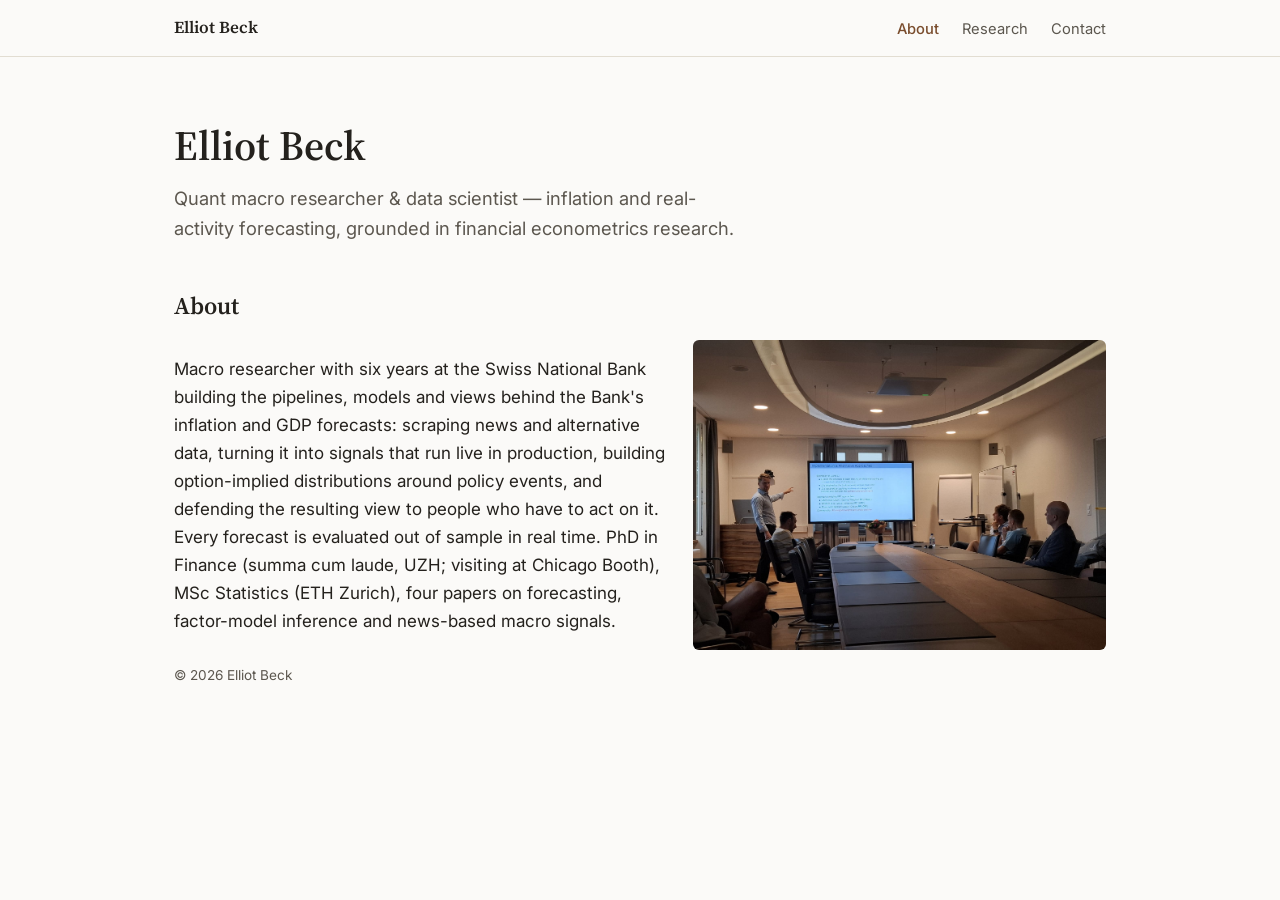
==== commit d21bbb1e: "Remove section heading underline and duplicate hero contact links Contact info now lives only on the" ====
--- a/index.html
+++ b/index.html
@@ -29,11 +29,6 @@
     <div class="hero-text">
       <h1>Elliot Beck</h1>
       <p class="tagline">Quant macro researcher &amp; data scientist — inflation and real-activity forecasting, grounded in financial econometrics research.</p>
-      <div class="hero-links">
-        <a href="mailto:elliot.beck@hotmail.com">Email</a>
-        <a href="https://github.com/elliotbeck" target="_blank" rel="noopener">GitHub</a>
-        <a href="https://linkedin.com/in/elliot-beck" target="_blank" rel="noopener">LinkedIn</a>
-      </div>
     </div>
   </section>
 
--- a/style.css
+++ b/style.css
@@ -51,8 +51,6 @@
 h2 {
   font-size: 1.5rem;
   margin: 0 0 1.25rem;
-  padding-bottom: 0.5rem;
-  border-bottom: 1px solid var(--color-border);
 }
 
 a {
@@ -115,13 +113,7 @@
   font-size: 1.15rem;
   color: var(--color-text-muted);
   max-width: 560px;
-  margin: 0 0 20px;
-}
-.hero-links a {
-  display: inline-block;
-  margin-right: 18px;
-  font-weight: 500;
-  font-size: 0.95rem;
+  margin: 0;
 }
 
 /* Sections */
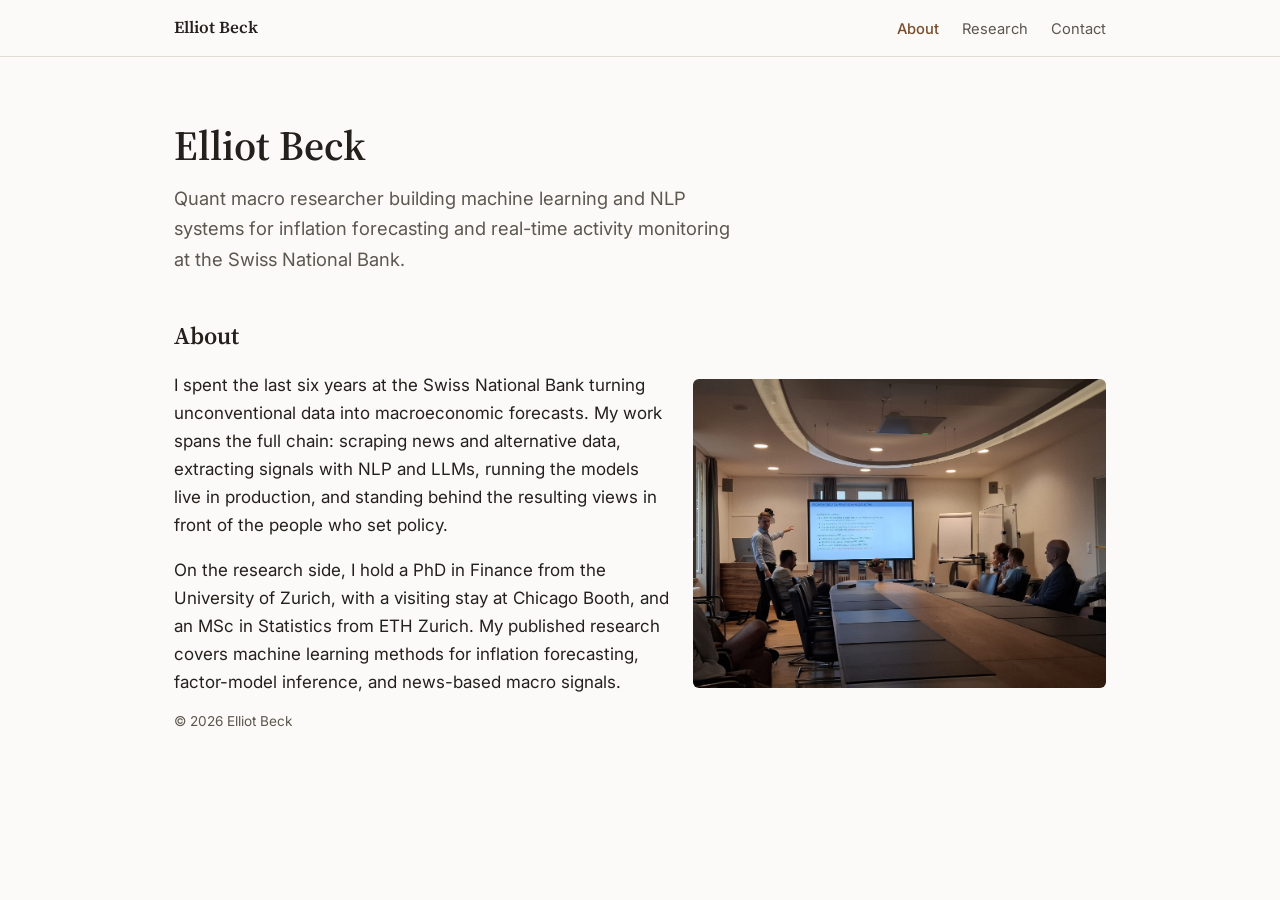
==== commit 90843bee: "Rewrite hero tagline and About copy Lead with the ML/NLP forecasting work at SNB, and expand About i" ====
--- a/index.html
+++ b/index.html
@@ -28,21 +28,26 @@
   <section class="hero container">
     <div class="hero-text">
       <h1>Elliot Beck</h1>
-      <p class="tagline">Quant macro researcher &amp; data scientist — inflation and real-activity forecasting, grounded in financial econometrics research.</p>
+      <p class="tagline">Quant macro researcher building machine learning and NLP systems for inflation forecasting and real-time activity monitoring at the Swiss National Bank.</p>
     </div>
   </section>
 
   <section class="container">
     <h2>About</h2>
     <div class="about-grid">
-      <p>
-        Macro researcher with six years at the Swiss National Bank building the pipelines, models and views
-        behind the Bank's inflation and GDP forecasts: scraping news and alternative data, turning it into
-        signals that run live in production, building option-implied distributions around policy events, and
-        defending the resulting view to people who have to act on it. Every forecast is evaluated out of sample
-        in real time. PhD in Finance (summa cum laude, UZH; visiting at Chicago Booth), MSc Statistics (ETH
-        Zurich), four papers on forecasting, factor-model inference and news-based macro signals.
-      </p>
+      <div class="about-text">
+        <p>
+          I spent the last six years at the Swiss National Bank turning unconventional data into macroeconomic
+          forecasts. My work spans the full chain: scraping news and alternative data, extracting signals with
+          NLP and LLMs, running the models live in production, and standing behind the resulting views in
+          front of the people who set policy.
+        </p>
+        <p>
+          On the research side, I hold a PhD in Finance from the University of Zurich, with a visiting stay at
+          Chicago Booth, and an MSc in Statistics from ETH Zurich. My published research covers machine
+          learning methods for inflation forecasting, factor-model inference, and news-based macro signals.
+        </p>
+      </div>
       <img src="assets/elliot-presenting.jpg" alt="Elliot Beck presenting research on the Hedged Random Forest" class="about-photo">
     </div>
   </section>
--- a/style.css
+++ b/style.css
@@ -126,6 +126,12 @@
   grid-template-columns: 1fr;
   gap: 24px;
 }
+.about-text p {
+  margin: 0 0 1em;
+}
+.about-text p:last-child {
+  margin-bottom: 0;
+}
 .about-photo {
   width: 100%;
   height: auto;
@@ -175,7 +181,7 @@
     grid-template-columns: 1.2fr 1fr;
     align-items: center;
   }
-  .about-grid p { margin: 0; min-width: 0; }
+  .about-text { min-width: 0; }
 }
 
 @media (max-width: 480px) {
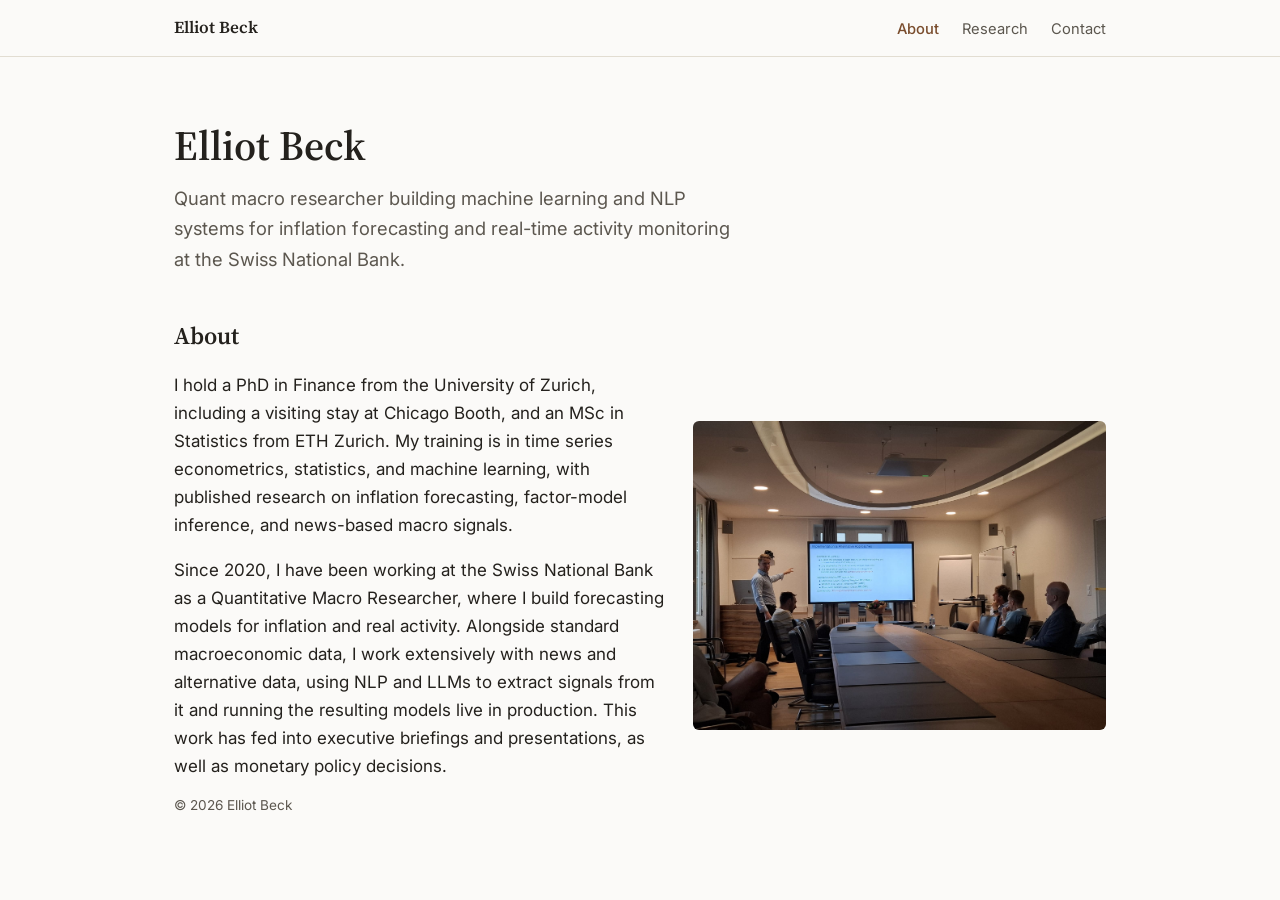
==== commit e60e5b75: "Rewrite About copy: lead with education/training, then SNB role" ====
--- a/index.html
+++ b/index.html
@@ -37,15 +37,17 @@
     <div class="about-grid">
       <div class="about-text">
         <p>
-          I spent the last six years at the Swiss National Bank turning unconventional data into macroeconomic
-          forecasts. My work spans the full chain: scraping news and alternative data, extracting signals with
-          NLP and LLMs, running the models live in production, and standing behind the resulting views in
-          front of the people who set policy.
+          I hold a PhD in Finance from the University of Zurich, including a visiting stay at Chicago Booth,
+          and an MSc in Statistics from ETH Zurich. My training is in time series econometrics, statistics,
+          and machine learning, with published research on inflation forecasting, factor-model inference, and
+          news-based macro signals.
         </p>
         <p>
-          On the research side, I hold a PhD in Finance from the University of Zurich, with a visiting stay at
-          Chicago Booth, and an MSc in Statistics from ETH Zurich. My published research covers machine
-          learning methods for inflation forecasting, factor-model inference, and news-based macro signals.
+          Since 2020, I have been working at the Swiss National Bank as a Quantitative Macro Researcher,
+          where I build forecasting models for inflation and real activity. Alongside standard macroeconomic
+          data, I work extensively with news and alternative data, using NLP and LLMs to extract signals from
+          it and running the resulting models live in production. This work has fed into executive briefings
+          and presentations, as well as monetary policy decisions.
         </p>
       </div>
       <img src="assets/elliot-presenting.jpg" alt="Elliot Beck presenting research on the Hedged Random Forest" class="about-photo">
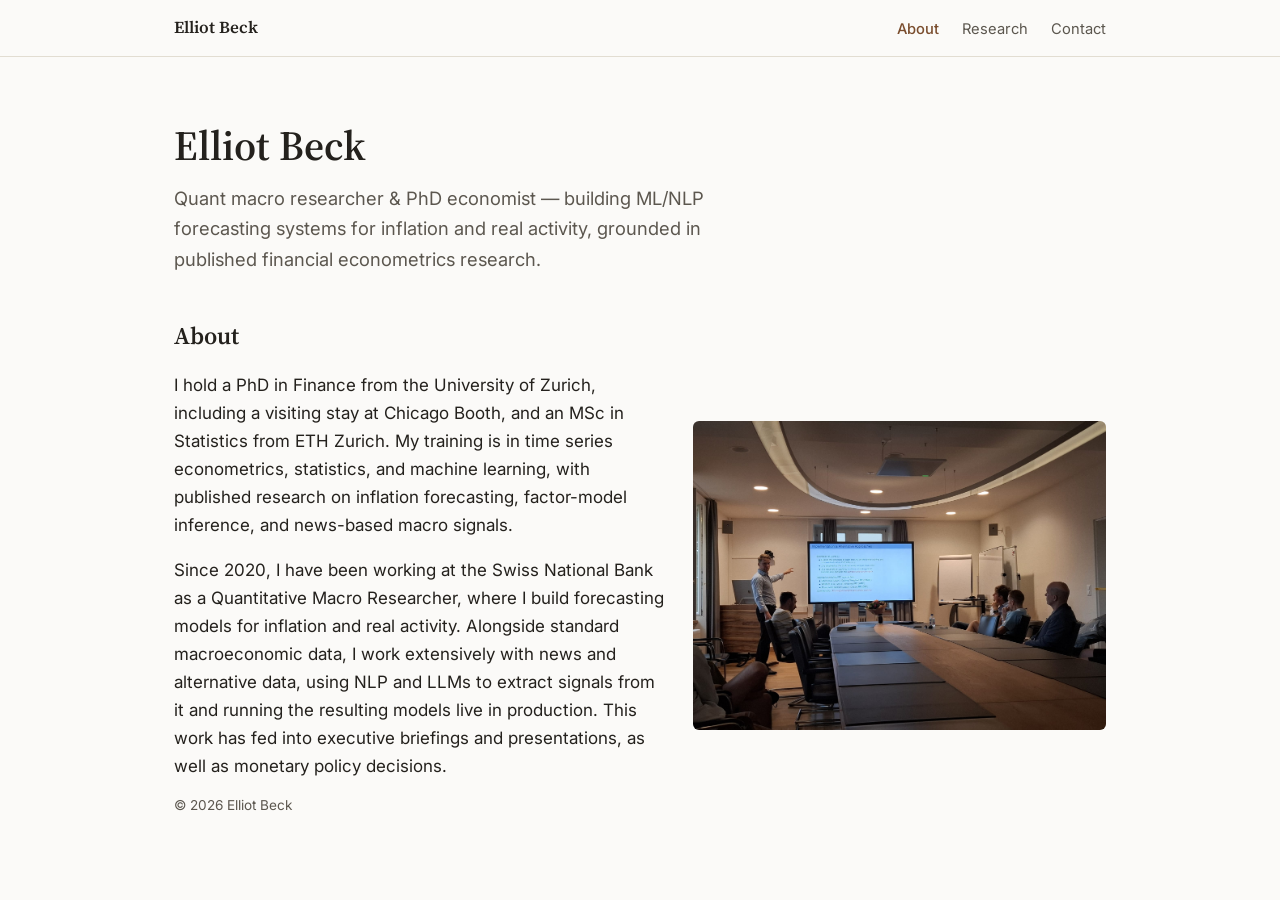
==== commit 79ce61d1: "Update hero tagline to balance quant/research identity with published work" ====
--- a/index.html
+++ b/index.html
@@ -28,7 +28,7 @@
   <section class="hero container">
     <div class="hero-text">
       <h1>Elliot Beck</h1>
-      <p class="tagline">Quant macro researcher building machine learning and NLP systems for inflation forecasting and real-time activity monitoring at the Swiss National Bank.</p>
+      <p class="tagline">Quant macro researcher &amp; PhD economist — building ML/NLP forecasting systems for inflation and real activity, grounded in published financial econometrics research.</p>
     </div>
   </section>
 
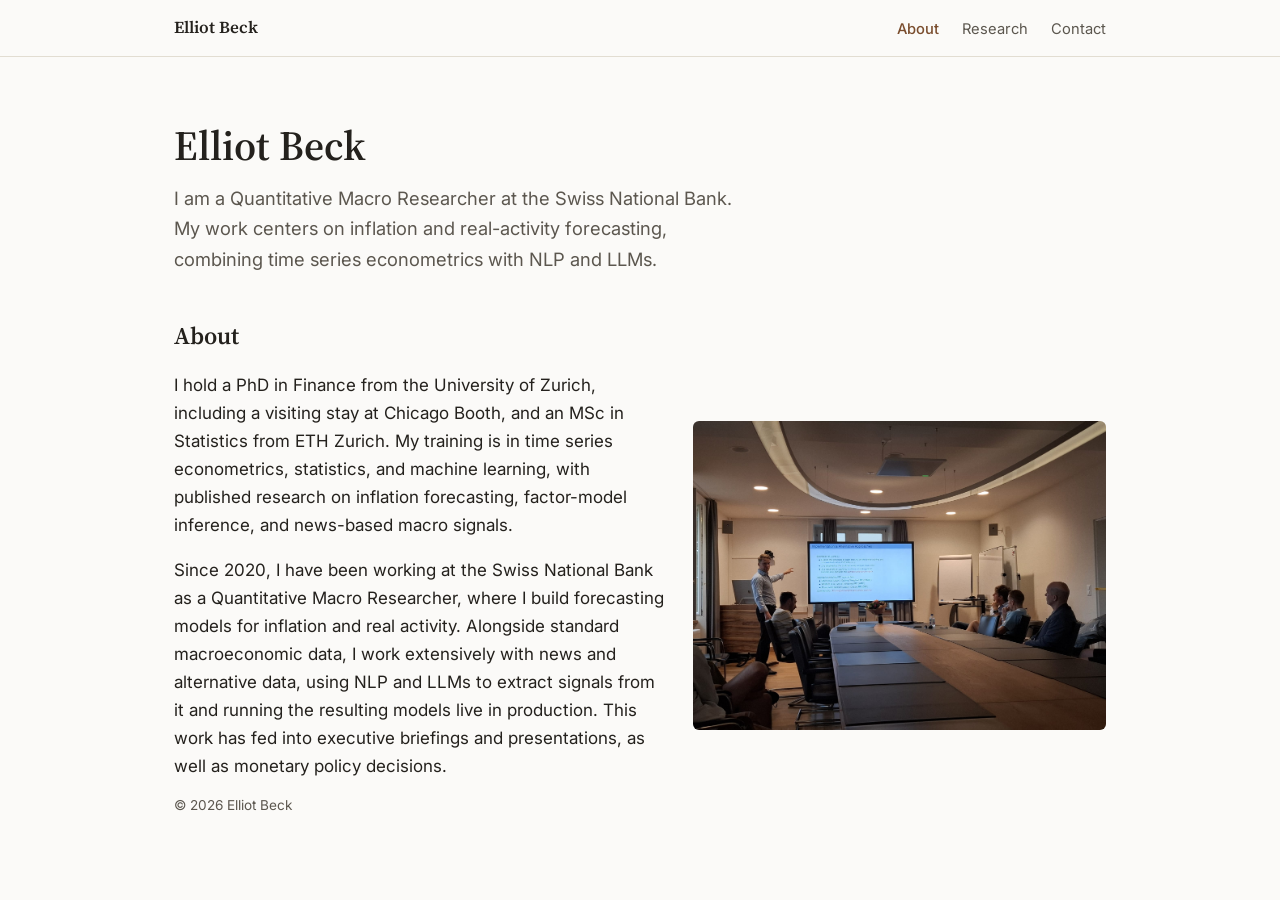
==== commit 7c05c817: "Update hero tagline to first-person voice" ====
--- a/index.html
+++ b/index.html
@@ -28,7 +28,7 @@
   <section class="hero container">
     <div class="hero-text">
       <h1>Elliot Beck</h1>
-      <p class="tagline">Quant macro researcher &amp; PhD economist — building ML/NLP forecasting systems for inflation and real activity, grounded in published financial econometrics research.</p>
+      <p class="tagline">I am a Quantitative Macro Researcher at the Swiss National Bank. My work centers on inflation and real-activity forecasting, combining time series econometrics with NLP and LLMs.</p>
     </div>
   </section>
 
